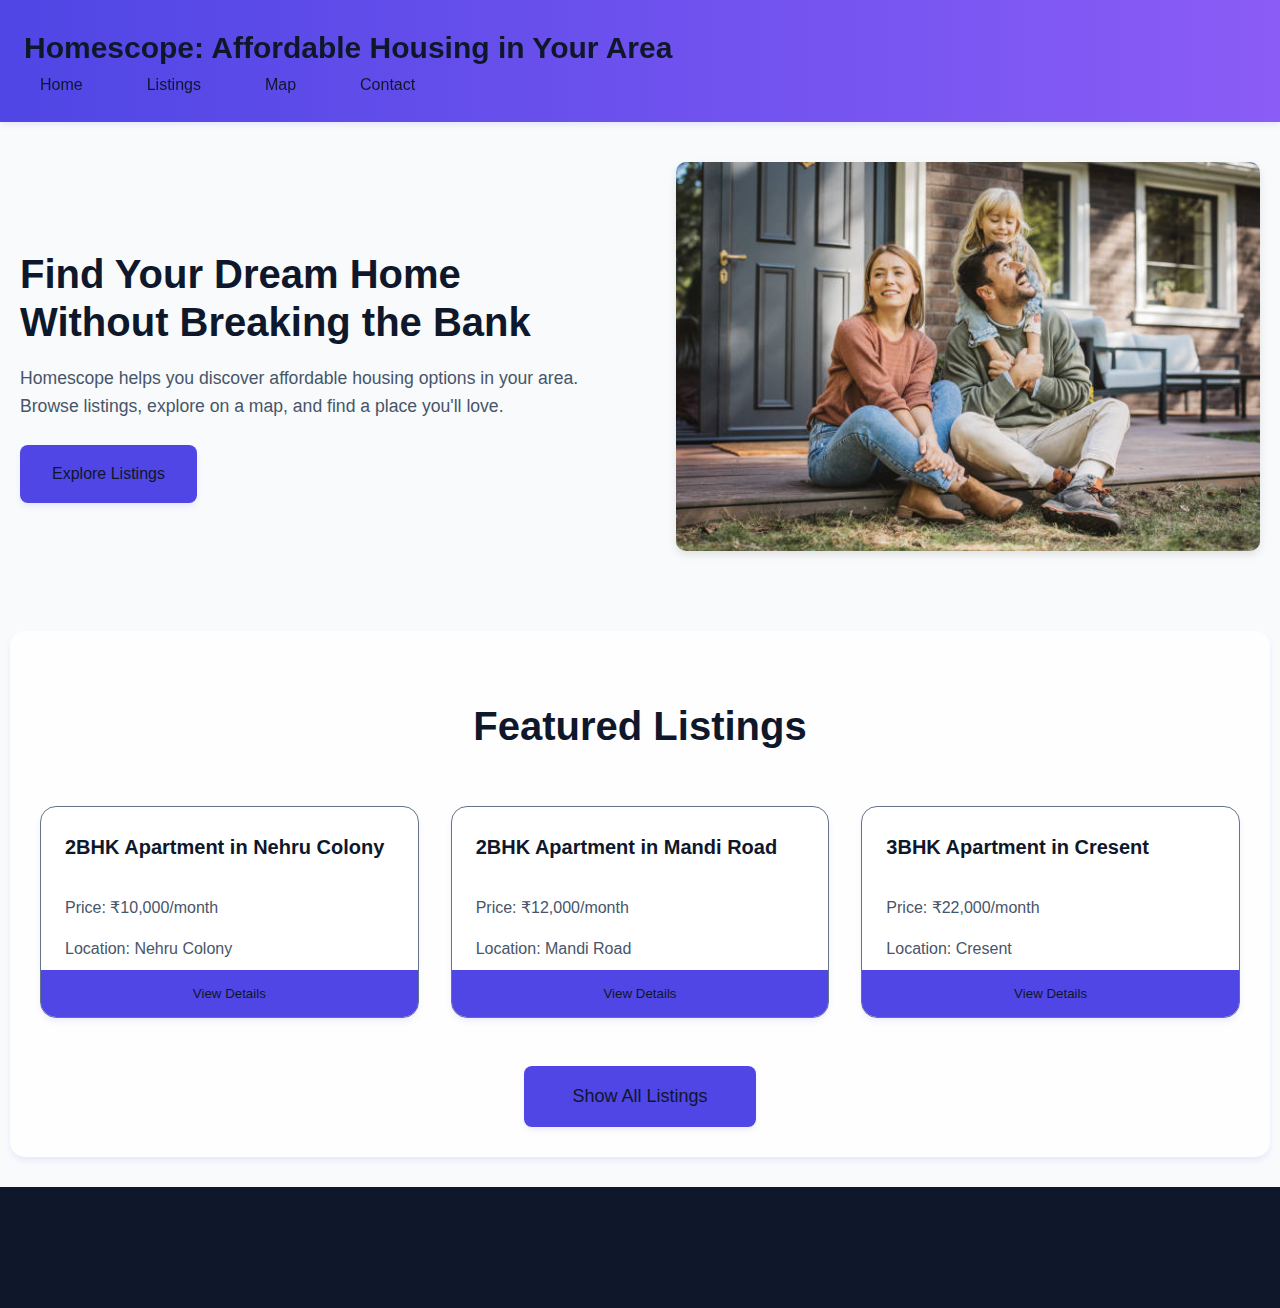
==== index.html @ b0ffd114 "Add files via upload" ====
<!DOCTYPE html>
<html lang="en">
<head>
    <meta charset="UTF-8">
    <meta name="viewport" content="width=device-width, initial-scale=1.0">
    <title>Homescope - Affordable Housing Finder</title>
    <link rel="stylesheet" href="styles.css">
</head>
<body>
    <header>
        <h1>Homescope: Affordable Housing in Your Area</h1>
        <nav>
            <ul>
                <li><a href="index.html">Home</a></li>
                <li><a href="listings.html">Listings</a></li>
                <li><a href="map.html">Map</a></li>
                <li><a href="contact.html">Contact</a></li>
            </ul>
        </nav>
    </header>

    <section id="intro">
        <div class="intro-content">
            <h2>Find Your Dream Home Without Breaking the Bank</h2>
            <p>Homescope helps you discover affordable housing options in your area. Browse listings, explore on a map, and find a place you'll love.</p>
            <a href="listings.html" class="button">Explore Listings</a>
        </div>
        <div class="intro-image">
    <img src="happypeople.jpg" alt="Happy family moving into their new home">
</div>
    </section>

   <section id="featured-listings">
    <h2>Featured Listings</h2>
    <div class="listings-container">
        <div class="listing" data-id="4">
            <h3>2BHK Apartment in Nehru Colony</h3>
            <p>Price: ₹10,000/month</p>
            <p>Location: Nehru Colony</p>
            <button class="view-details">View Details</button>
        </div>
        <div class="listing" data-id="10">
            <h3>2BHK Apartment in Mandi Road</h3>
            <p>Price: ₹12,000/month</p>
            <p>Location: Mandi Road</p>
            <button class="view-details">View Details</button>
        </div>
        <div class="listing" data-id="17">
            <h3>3BHK Apartment in Cresent</h3>
            <p>Price: ₹22,000/month</p>
            <p>Location: Cresent</p>
            <button class="view-details">View Details</button>
        </div>
    </div>
    <div class="show-all-listings">
        <a href="listings.html" class="button">Show All Listings</a>
    </div>
</section>

    <footer>
        <p>© 2024 Homescope. All rights reserved.</p>
    </footer>

    <script src="scripts.js"></script>
</body>
</html>
---- styles.css ----
/* Update the root variables at the top of styles.css */
:root {
  --primary: #4f46e5;       /* Indigo */
  --primary-dark: #4338ca;  /* Darker Indigo */
  --secondary: #64748b;     /* Slate */
  --accent: #8b5cf6;        /* Purple */
  --background: #f8fafc;    /* Light Gray (instead of Light Purple) */
  --surface: #ffffff;       /* White (instead of Light Indigo) */
  --text: #0f172a;         /* Dark Slate (instead of Navy) */
  --text-light: #475569;   /* Darker Gray */
  --shadow: 0 4px 6px -1px rgba(79, 70, 229, 0.1);
  --shadow-lg: 0 10px 15px -3px rgba(79, 70, 229, 0.1);
  --card-bg: #ffffff;
  --input-bg: #f8fafc;
}

body {
  font-family: 'Inter', -apple-system, sans-serif;
  margin: 0;
  padding: 0;
  background-color: var(--background);
  color: var(--text);
  line-height: 1.6;
  cursor: url('data:image/svg+xml;utf8,<svg xmlns="http://www.w3.org/2000/svg" width="24" height="24" fill="%234f46e5" viewBox="0 0 16 16"><path d="M8.354 1.146a.5.5 0 0 0-.708 0l-6 6A.5.5 0 0 0 1.5 7.5v7a.5.5 0 0 0 .5.5h4.5a.5.5 0 0 0 .5-.5v-4h2v4a.5.5 0 0 0 .5.5H14a.5.5 0 0 0 .5-.5v-7a.5.5 0 0 0-.146-.354L13 5.793V2.5a.5.5 0 0 0-.5-.5h-1a.5.5 0 0 0-.5.5v1.293L8.354 1.146zM2.5 14V7.707l5.5-5.5 5.5 5.5V14H10v-4a.5.5 0 0 0-.5-.5h-3a.5.5 0 0 0-.5.5v4H2.5z"/></svg>') 12 12, auto;
}

header {
  background: linear-gradient(to right, var(--primary), var(--accent));
  padding: 1.5rem;
  position: sticky;
  top: 0;
  z-index: 100;
  box-shadow: var(--shadow);
}

.header-content {
  max-width: 1200px;
  margin: 0 auto;
  display: flex;
  justify-content: space-between;
  align-items: center;
}

h1 {
  font-size: 1.875rem;
  font-weight: 700;
  color: var(--white);
  margin: 0;
}

nav ul {
  display: flex;
  gap: 2rem;
  list-style: none;
  margin: 0;
  padding: 0;
}

nav a {
  color: var(--white);
  text-decoration: none;
  font-weight: 500;
  padding: 0.5rem 1rem;
  border-radius: 0.5rem;
  transition: background-color 0.2s;
}

nav a:hover {
  background-color: rgba(255, 255, 255, 0.1);
}

/* Hero Section */
#intro {
  padding: 5rem 1.5rem;
  background: var(--background);
}

.intro-container {
  max-width: 1200px;
  margin: 0 auto;
  display: grid;
  grid-template-columns: 1fr 1fr;
  gap: 4rem;
  align-items: center;
}

.intro-content {
  padding-right: 2rem;
}

.intro-content h2 {
  font-size: 3rem;
  font-weight: 800;
  line-height: 1.2;
  margin-bottom: 1.5rem;
  color: var(--text); /* Remove gradient for better readability */
}

.intro-content p {
  font-size: 1.25rem;
  color: var(--text-light);
  margin-bottom: 2rem;
}

.button {
  display: inline-block;
  padding: 1rem 2rem;
  background-color: var(--primary);
  color: var(--white);
  text-decoration: none;
  border-radius: 0.5rem;
  font-weight: 500;
  transition: all 0.2s;
  box-shadow: var(--shadow);
}

.button:hover {
  background-color: var(--primary-dark);
  transform: translateY(-2px);
  box-shadow: var(--shadow-lg);
}

.intro-image img {
  width: 100%;
  height: auto;
  border-radius: 1rem;
  box-shadow: var(--shadow-lg);
}

/* Featured Listings Section */
#featured-listings {
  max-width: 1200px;
  margin: 2rem auto;
  padding: 3rem;
  background-color: var(--surface);
  border-radius: 1rem;
  box-shadow: var(--shadow);
}

#featured-listings h2 {
  font-size: 2.5rem;
  text-align: center;
  margin-bottom: 3rem;
  color: var(--text);
  font-weight: 700;
}

.listings-container {
  display: grid;
  grid-template-columns: repeat(3, 1fr);
  gap: 2rem;
  margin-bottom: 3rem;
}

.listing {
  background: var(--card-bg);
  border-radius: 1rem;
  overflow: hidden;
  box-shadow: var(--shadow);
  transition: all 0.2s;
  border: 1px solid var(--secondary);
  display: flex;
  flex-direction: column;
}

.listing h3 {
  font-size: 1.25rem;
  padding: 1.5rem;
  margin: 0;
  color: var(--text);
  font-weight: 600;
}

.listing p {
  padding: 0.5rem 1.5rem;
  color: var(--text-light);
  margin: 0;
  font-size: 1rem;
}

.listing .view-details {
  margin-top: auto;
  width: 100%;
  padding: 1rem;
  background: var(--primary);
  color: var(--white);
  border: none;
  font-weight: 500;
  transition: all 0.2s;
  cursor: url('data:image/svg+xml;utf8,<svg xmlns="http://www.w3.org/2000/svg" width="24" height="24" fill="%234f46e5" transform="rotate(-45)" viewBox="0 0 16 16"><path d="M8.354 1.146a.5.5 0 0 0-.708 0l-6 6A.5.5 0 0 0 1.5 7.5v7a.5.5 0 0 0 .5.5h4.5a.5.5 0 0 0 .5-.5v-4h2v4a.5.5 0 0 0 .5.5H14a.5.5 0 0 0 .5-.5v-7a.5.5 0 0 0-.146-.354L13 5.793V2.5a.5.5 0 0 0-.5-.5h-1a.5.5 0 0 0-.5.5v1.293L8.354 1.146zM2.5 14V7.707l5.5-5.5 5.5 5.5V14H10v-4a.5.5 0 0 0-.5-.5h-3a.5.5 0 0 0-.5.5v4H2.5z"/></svg>') 12 12, pointer !important;
}

button.view-details {
  margin-top: auto;
  width: 100%;
  padding: 1rem;
  background: var(--primary);
  color: var(--white);
  border: none;
  font-weight: 500;
  transition: all 0.2s;
  cursor: url('data:image/svg+xml;utf8,<svg xmlns="http://www.w3.org/2000/svg" width="24" height="24" fill="%234f46e5" transform="rotate(-45)" viewBox="0 0 16 16"><path d="M8.354 1.146a.5.5 0 0 0-.708 0l-6 6A.5.5 0 0 0 1.5 7.5v7a.5.5 0 0 0 .5.5h4.5a.5.5 0 0 0 .5-.5v-4h2v4a.5.5 0 0 0 .5.5H14a.5.5 0 0 0 .5-.5v-7a.5.5 0 0 0-.146-.354L13 5.793V2.5a.5.5 0 0 0-.5-.5h-1a.5.5 0 0 0-.5.5v1.293L8.354 1.146zM2.5 14V7.707l5.5-5.5 5.5 5.5V14H10v-4a.5.5 0 0 0-.5-.5h-3a.5.5 0 0 0-.5.5v4H2.5z"/></svg>') 12 12, pointer !important;
}

.listing:hover {
  transform: translateY(-5px);
  box-shadow: var(--shadow-lg);
}

.listing .view-details:hover {
  background: var(--primary-dark);
  cursor: url('data:image/svg+xml;utf8,<svg xmlns="http://www.w3.org/2000/svg" width="24" height="24" fill="%234f46e5" transform="rotate(-45)" viewBox="0 0 16 16"><path d="M8.354 1.146a.5.5 0 0 0-.708 0l-6 6A.5.5 0 0 0 1.5 7.5v7a.5.5 0 0 0 .5.5h4.5a.5.5 0 0 0 .5-.5v-4h2v4a.5.5 0 0 0 .5.5H14a.5.5 0 0 0 .5-.5v-7a.5.5 0 0 0-.146-.354L13 5.793V2.5a.5.5 0 0 0-.5-.5h-1a.5.5 0 0 0-.5.5v1.293L8.354 1.146zM2.5 14V7.707l5.5-5.5 5.5 5.5V14H10v-4a.5.5 0 0 0-.5-.5h-3a.5.5 0 0 0-.5.5v4H2.5z"/></svg>') 12 12, pointer !important;
}

button.view-details:hover {
  background: var(--primary-dark);
  cursor: url('data:image/svg+xml;utf8,<svg xmlns="http://www.w3.org/2000/svg" width="24" height="24" fill="%234f46e5" transform="rotate(-45)" viewBox="0 0 16 16"><path d="M8.354 1.146a.5.5 0 0 0-.708 0l-6 6A.5.5 0 0 0 1.5 7.5v7a.5.5 0 0 0 .5.5h4.5a.5.5 0 0 0 .5-.5v-4h2v4a.5.5 0 0 0 .5.5H14a.5.5 0 0 0 .5-.5v-7a.5.5 0 0 0-.146-.354L13 5.793V2.5a.5.5 0 0 0-.5-.5h-1a.5.5 0 0 0-.5.5v1.293L8.354 1.146zM2.5 14V7.707l5.5-5.5 5.5 5.5V14H10v-4a.5.5 0 0 0-.5-.5h-3a.5.5 0 0 0-.5.5v4H2.5z"/></svg>') 12 12, pointer !important;
}

.show-all-listings {
  text-align: center;
  margin-top: 3rem;
}

.show-all-listings .button {
  font-size: 1.125rem;
  padding: 1rem 3rem;
}

/* Make listings responsive */
@media (max-width: 1024px) {
  .listings-container {
    grid-template-columns: repeat(2, 1fr);
  }
}

@media (max-width: 640px) {
  .listings-container {
    grid-template-columns: 1fr;
  }
  
  #featured-listings {
    padding: 2rem 1rem;
  }
}

/* Footer */
footer {
  background: var(--text);
  color: var(--white);
  padding: 2rem;
  text-align: center;
}

#map-container {
    width: 100%;
    height: 450px;
    border-radius: 10px;
    overflow: hidden;
    box-shadow: 0 2px 5px rgba(0, 0, 0, 0.2); /* Add shadow to the map */
}

#details-section {
    display: none;
    background-color: #f8f8f8; /* Light background for details */
    border-radius: 10px;
    padding: 25px; /* Increased padding */
}

#back-to-listings {
    margin-top: 20px;
    background-color: #333;
    border-radius: 8px; /* More rounded button edges */
}

/* Pagination styles */
#pagination-container {
    text-align: center;
    margin-top: 30px; /* Increased margin */
}

.page-button {
    background-color: transparent;
    color: var(--primary);
    border: 1px solid var(--primary); /* Add border */
    padding: 8px 16px;
    margin: 0 5px;
    border-radius: 8px; /* More rounded button edges */
    cursor: pointer;
    transition: background-color 0.3s, color 0.3s;
}

.page-button:hover {
    background-color: var(--primary);
    color: white;
}

.page-button.active {
    background-color: var(--primary);
    color: white;
}

/* Filter and Sort Container */
#filter-sort-container {
  display: grid;
  grid-template-columns: 1fr 2fr 1fr; /* Changed to 3 columns */
  gap: 2rem;
  margin-bottom: 2rem;
  max-width: 1200px;
  padding: 1.5rem;
  background: var(--surface);
  border-radius: 1rem;
  box-shadow: var(--shadow);
}

/* Style for the new image container */
.listing-preview-image {
  display: flex;
  align-items: center;
  justify-content: center;
  padding: 1rem;
  background: var(--background);
  border-radius: 0.5rem;
  overflow: hidden;
}

.listing-preview-image img {
  width: 100%;
  height: 300px;
  object-fit: cover;
  border-radius: 0.5rem;
  box-shadow: var(--shadow);
  transition: transform 0.2s;
}

.listing-preview-image img:hover {
  transform: scale(1.02);
}

/* Style for the image container */
.listing-preview-images {
    display: flex;
    flex-direction: column;
    gap: 1rem;
    padding: 1rem;
    background: var(--surface);
    border-radius: 0.5rem;
    overflow: hidden;
}

.preview-image {
    position: relative;
    width: 100%;
    height: 200px; /* Reduced height to fit both images */
    overflow: hidden;
    border-radius: 0.5rem;
    box-shadow: var(--shadow);
    transition: transform 0.2s;
    background: var(--card-bg);
}

.preview-image img {
    width: 100%;
    height: 100%;
    object-fit: cover;
    transition: transform 0.2s;
}

.preview-image:hover {
    transform: scale(1.02);
}

/* Responsive adjustments */
@media (max-width: 1024px) {
  #filter-sort-container {
    grid-template-columns: 1fr;
  }
  
  .listing-preview-image {
    order: -1; /* Move image to top on mobile */
  }
  
  #filter-container {
    width: 100%;
  }
}

@media (max-width: 1024px) {
    #filter-sort-container {
        grid-template-columns: 1fr;
    }
    
    .listing-preview-images {
        order: -1; /* Move images to top on mobile */
    }
    
    .preview-image {
        height: 250px; /* Slightly taller on mobile */
    }
}

#sort-container {
  flex: 1;
  margin-bottom: 0;
}

#sort-select {
  width: 100%;
  max-width: 300px;
  padding: 0.75rem;
  border: 1px solid var(--secondary);
  border-radius: 0.5rem;
  background: var(--input-bg);
  color: var(--text);
  font-size: 1rem;
}

#filter-container {
  flex: 0 0 300px; /* Fixed width of 300px */
  border: 1px solid var(--secondary);
  padding: 1.5rem;
  border-radius: 0.5rem;
  background: var(--surface);
}

.filter-group {
    margin-bottom: 15px; /* Increased margin */
}

.filter-group h4 {
    margin-top: 0;
    margin-bottom: 10px; /* Add margin below */
    font-weight: 600; /* Semi-bold weight */
    color: var(--text); /* Change from primary to text color */
}

.filter-checkbox {
    margin-right: 8px; /* Increased margin */
}

/* Price Range Filter Styles */
.price-range-inputs {
    display: flex;
    gap: 0.5rem;
    align-items: center;
    margin-bottom: 1rem;
}

.price-range-inputs input {
    width: 100px;
    padding: 0.5rem;
    border: 1px solid var(--secondary);
    border-radius: 0.5rem;
    font-size: 0.875rem;
    background: var(--input-bg);
}

.price-range-inputs span {
    color: var(--text); /* Darker color for better visibility */
}

.price-range-inputs button {
    padding: 0.5rem 1rem;
    font-size: 0.875rem;
}

.predefined-ranges {
    display: flex;
    flex-wrap: wrap;
    gap: 0.5rem;
}

.price-range-btn {
    padding: 0.5rem 1rem;
    background: var(--input-bg);
    border: 1px solid var(--secondary);
    border-radius: 0.5rem;
    cursor: pointer;
    font-size: 0.875rem;
    transition: all 0.2s;
    color: var(--text);
}

.price-range-btn:hover {
    background: var(--primary);
    color: var(--white);
    border-color: var(--primary);
}

.price-range-btn.active {
    background: var(--primary);
    color: var (--white);
    border-color: var(--primary);
}

/* Styling for the form in the contact section */
#contact-form {
    display: grid;
    grid-gap: 15px; /* Spacing between form elements */
}

#contact-form label {
    font-weight: 600;
    color: var(--text);
}

#contact-form input[type="text"],
#contact-form input[type="email"],
#contact-form input[type="tel"],  /* Add tel input type */
#contact-form textarea {
    padding: 0.75rem;
    border: 1px solid var(--secondary);
    border-radius: 0.5rem;
    width: 100%;
    font-size: 1rem;
    color: var(--text);
    background: var (--input-bg);
    box-sizing: border-box;
    transition: border-color 0.2s, box-shadow 0.2s;
}

/* Style phone input specifically */
#contact-form input[type="tel"] {
    font-family: monospace; /* Better for number readability */
    letter-spacing: 0.5px;
}

/* Style phone input placeholder */
#contact-form input[type="tel"]::placeholder {
    font-family: 'Inter', -apple-system, sans-serif;
    color: var(--text-light);
    letter-spacing: normal;
}

/* Invalid state for phone */
#contact-form input[type="tel"]:invalid {
    border-color: #dc2626;
}

#contact-form input[type="tel"]:invalid:focus {
    box-shadow: 0 0 0 3px rgba(220, 38, 38, 0.1);
}

/* Valid state for phone */
#contact-form input[type="tel"]:valid {
    border-color: #059669;
}

#contact-form input[type="tel"]:valid:focus {
    box-shadow: 0 0 0 3px rgba(5, 150, 105, 0.1);
}

/* CSS for the Intro Section */
#intro {
    display: flex; /* Use flexbox for easy alignment */
    align-items: center; /* Vertically center content */
    justify-content: space-around; /* Space between text and image */
    padding: 40px 20px;
}

.intro-content {
    text-align: left;
    flex: 1; /* Allow text content to take available space */
    margin-right: 40px; /* Add spacing */
}

.intro-content h2 {
    font-size: 2.5em;
    margin-bottom: 15px;
}

.intro-content p {
    font-size: 1.1em;
    line-height: 1.6;
    margin-bottom: 25px;
}

.intro-image {
    flex: 1; /* Allow image to take available space */
}

.intro-image img {
    max-width: 100%;
    height: auto;
    border-radius: 10px;
    box-shadow: 0 4px 8px rgba(0, 0, 0, 0.1);
}

/* In styles.css */
.show-all-listings {
    text-align: center; /* Center the button */
    margin-top: 20px; /* Add some space above the button */
}

/* Removed empty ruleset for .show-all-listings .button */

#featured-listings {
    background-color: #fefefe; /* white */
    padding: 30px;
    margin-bottom: 30px;
    border-radius: 15px;
}

/* Update the #listings section styles */
#listings {
  max-width: 1200px;
  margin: 0 auto;
  padding: 2rem 1.5rem;
}

/* Contact Form Styles */
#contact-form {
    display: grid;
    grid-gap: 15px;
    max-width: 600px;
    margin: 0 auto;
    padding: 2rem;
    background: var(--surface);
    border-radius: 1rem;
    box-shadow: var(--shadow);
}

#contact-form label {
    font-weight: 600;
    color: var(--text);
    font-size: 1rem;
}

#contact-form input[type="text"],
#contact-form input[type="email"],
#contact-form input[type="tel"],
#contact-form textarea {
    padding: 0.75rem;
    border: 1px solid var(--secondary);
    border-radius: 0.5rem;
    width: 100%;
    font-size: 1rem;
    color: var(--text);
    background: var(--input-bg);
    box-sizing: border-box;
    transition: border-color 0.2s, box-shadow 0.2s;
}

#contact-form input:focus,
#contact-form textarea:focus {
    outline: none;
    border-color: var(--primary);
    box-shadow: 0 0 0 3px rgba(79, 70, 229, 0.1);
}

#contact-form input::placeholder {
    color: var(--text-light);
}

#contact-form button[type="submit"] {
    background: var(--primary);
    color: var(--white);
    padding: 1rem;
    border: none;
    border-radius: 0.5rem;
    font-weight: 500;
    font-size: 1rem;
    cursor: pointer;
    transition: all 0.2s;
}

#contact-form button[type="submit"]:hover {
    background: var(--primary-dark);
    transform: translateY(-2px);
    box-shadow: var(--shadow);
}

/* Contact Section */
#contact {
    padding: 4rem 1.5rem;
    background: var(--background);
}

.contact-container {
    max-width: 800px;
    margin: 0 auto;
}

.contact-container h2 {
    font-size: 2.5rem;
    text-align: center;
    margin-bottom: 1rem;
    color: var(--text);
}

.contact-intro {
    text-align: center;
    color: var(--text-light);
    font-size: 1.1rem;
    margin-bottom: 2rem;
}

/* Add validation styles */
#contact-form input:invalid,
#contact-form textarea:invalid {
    border-color: #dc2626;
}

#contact-form input:invalid:focus,
#contact-form textarea:invalid:focus {
    box-shadow: 0 0 0 3px rgba(220, 38, 38, 0.1);
}

/* Style phone input specifically */
#contact-form input[type="tel"] {
    font-family: monospace; /* Better for number readability */
    letter-spacing: 0.5px;
}

/* Style phone input placeholder */
#contact-form input[type="tel"]::placeholder {
    font-family: 'Inter', -apple-system, sans-serif;
    color: var(--text-light);
    letter-spacing: normal;
}

/* Invalid state for phone */
#contact-form input[type="tel"]:invalid {
    border-color: #dc2626;
}

#contact-form input[type="tel"]:invalid:focus {
    box-shadow: 0 0 0 3px rgba(220, 38, 38, 0.1);
}

/* Valid state for phone */
#contact-form input[type="tel"]:valid {
    border-color: #059669;
}

#contact-form input[type="tel"]:valid:focus {
    box-shadow: 0 0 0 3px rgba(5, 150, 105, 0.1);
}

input, 
select, 
textarea {
  background: var(--input-bg);
  color: var(--text);
  border-color: var(--secondary);
}

input:focus,
select:focus,
textarea:focus {
  border-color: var(--primary);
  box-shadow: 0 0 0 3px rgba(79, 70, 229, 0.1);
}

a, 
button,
input[type="submit"],
.view-details,
.price-range-btn,
.page-button,
.listing,
select,
input[type="checkbox"],
.filter-checkbox,
.listing button,
#sort-select,
.filter-group label {
  cursor: url('data:image/svg+xml;utf8,<svg xmlns="http://www.w3.org/2000/svg" width="24" height="24" fill="%234f46e5" transform="rotate(-45)" viewBox="0 0 16 16"><path d="M8.354 1.146a.5.5 0 0 0-.708 0l-6 6A.5.5 0 0 0 1.5 7.5v7a.5.5 0 0 0 .5.5h4.5a.5.5 0 0 0 .5-.5v-4h2v4a.5.5 0 0 0 .5.5H14a.5.5 0 0 0 .5-.5v-7a.5.5 0 0 0-.146-.354L13 5.793V2.5a.5.5 0 0 0-.5-.5h-1a.5.5 0 0 0-.5.5v1.293L8.354 1.146zM2.5 14V7.707l5.5-5.5 5.5 5.5V14H10v-4a.5.5 0 0 0-.5-.5h-3a.5.5 0 0 0-.5.5v4H2.5z"/></svg>') 12 12, pointer;
}

/* Add specific styles for filter checkboxes and labels */
.filter-group label:hover,
.filter-checkbox:hover {
  cursor: url('data:image/svg+xml;utf8,<svg xmlns="http://www.w3.org/2000/svg" width="24" height="24" fill="%234f46e5" transform="rotate(-45)" viewBox="0 0 16 16"><path d="M8.354 1.146a.5.5 0 0 0-.708 0l-6 6A.5.5 0 0 0 1.5 7.5v7a.5.5 0 0 0 .5.5h4.5a.5.5 0 0 0 .5-.5v-4h2v4a.5.5 0 0 0 .5.5H14a.5.5 0 0 0 .5-.5v-7a.5.5 0 0 0-.146-.354L13 5.793V2.5a.5.5 0 0 0-.5-.5h-1a.5.5 0 0 0-.5.5v1.293L8.354 1.146zM2.5 14V7.707l5.5-5.5 5.5 5.5V14H10v-4a.5.5 0 0 0-.5-.5h-3a.5.5 0 0 0-.5.5v4H2.5z"/></svg>') 12 12, pointer;
}

/* Ensure sort dropdown has tilted cursor */
#sort-select:hover {
  cursor: url('data:image/svg+xml;utf8,<svg xmlns="http://www.w3.org/2000/svg" width="24" height="24" fill="%234f46e5" transform="rotate(-45)" viewBox="0 0 16 16"><path d="M8.354 1.146a.5.5 0 0 0-.708 0l-6 6A.5.5 0 0 0 1.5 7.5v7a.5.5 0 0 0 .5.5h4.5a.5.5 0 0 0 .5-.5v-4h2v4a.5.5 0 0 0 .5.5H14a.5.5 0 0 0 .5-.5v-7a.5.5 0 0 0-.146-.354L13 5.793V2.5a.5.5 0 0 0-.5-.5h-1a.5.5 0 0 0-.5.5v1.293L8.354 1.146zM2.5 14V7.707l5.5-5.5 5.5 5.5V14H10v-4a.5.5 0 0 0-.5-.5h-3a.5.5 0 0 0-.5.5v4H2.5z"/></svg>') 12 12, pointer;
}
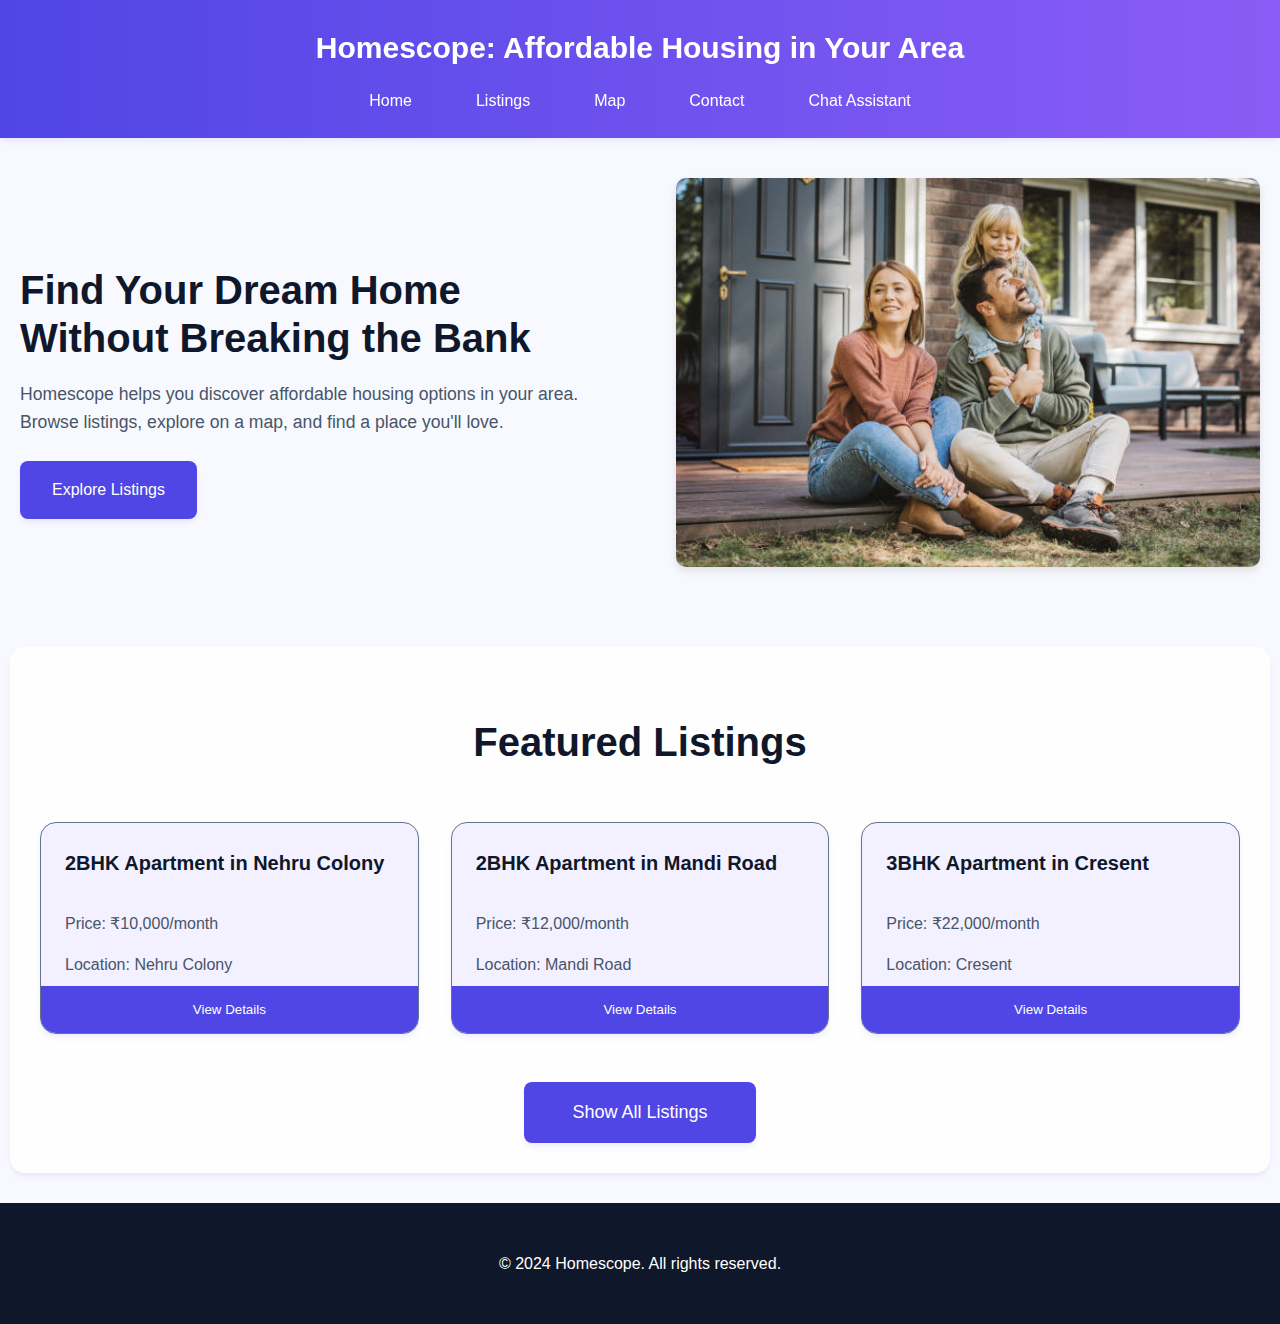
==== commit 0aaca7de: "Add files via upload" ====
--- a/index.html
+++ b/index.html
@@ -15,6 +15,7 @@
                 <li><a href="listings.html">Listings</a></li>
                 <li><a href="map.html">Map</a></li>
                 <li><a href="contact.html">Contact</a></li>
+                <li><a href="chatbot.html">Chat Assistant</a></li>
             </ul>
         </nav>
     </header>
--- a/styles.css
+++ b/styles.css
@@ -4,14 +4,15 @@
   --primary-dark: #4338ca;  /* Darker Indigo */
   --secondary: #64748b;     /* Slate */
   --accent: #8b5cf6;        /* Purple */
-  --background: #f8fafc;    /* Light Gray (instead of Light Purple) */
-  --surface: #ffffff;       /* White (instead of Light Indigo) */
-  --text: #0f172a;         /* Dark Slate (instead of Navy) */
+  --background: #f8f9ff;    /* Light Purple background */
+  --surface: #f3f0ff;      /* Lighter Purple surface */
+  --text: #0f172a;         /* Dark Slate */
   --text-light: #475569;   /* Darker Gray */
+  --white: #ffffff;        /* Pure white - keep for text */
   --shadow: 0 4px 6px -1px rgba(79, 70, 229, 0.1);
   --shadow-lg: 0 10px 15px -3px rgba(79, 70, 229, 0.1);
-  --card-bg: #ffffff;
-  --input-bg: #f8fafc;
+  --card-bg: #f3f0ff;     /* Update card background to match surface */
+  --input-bg: #f8f9ff;    /* Update input background to match main background */
 }
 
 body {
@@ -21,7 +22,7 @@
   background-color: var(--background);
   color: var(--text);
   line-height: 1.6;
-  cursor: url('data:image/svg+xml;utf8,<svg xmlns="http://www.w3.org/2000/svg" width="24" height="24" fill="%234f46e5" viewBox="0 0 16 16"><path d="M8.354 1.146a.5.5 0 0 0-.708 0l-6 6A.5.5 0 0 0 1.5 7.5v7a.5.5 0 0 0 .5.5h4.5a.5.5 0 0 0 .5-.5v-4h2v4a.5.5 0 0 0 .5.5H14a.5.5 0 0 0 .5-.5v-7a.5.5 0 0 0-.146-.354L13 5.793V2.5a.5.5 0 0 0-.5-.5h-1a.5.5 0 0 0-.5.5v1.293L8.354 1.146zM2.5 14V7.707l5.5-5.5 5.5 5.5V14H10v-4a.5.5 0 0 0-.5-.5h-3a.5.5 0 0 0-.5.5v4H2.5z"/></svg>') 12 12, auto;
+  cursor: url('data:image/svg+xml;utf8,<svg xmlns="http://www.w3.org/2000/svg" width="24" height="24" fill="%23FF0000" viewBox="0 0 16 16"><path d="M8.354 1.146a.5.5 0 0 0-.708 0l-6 6A.5.5 0 0 0 1.5 7.5v7a.5.5 0 0 0 .5.5h4.5a.5.5 0 0 0 .5-.5v-4h2v4a.5.5 0 0 0 .5.5H14a.5.5 0 0 0 .5-.5v-7a.5.5 0 0 0-.146-.354L13 5.793V2.5a.5.5 0 0 0-.5-.5h-1a.5.5 0 0 0-.5.5v1.293L8.354 1.146zM2.5 14V7.707l5.5-5.5 5.5 5.5V14H10v-4a.5.5 0 0 0-.5-.5h-3a.5.5 0 0 0-.5.5v4H2.5z"/></svg>') 12 12, auto;
 }
 
 header {
@@ -31,21 +32,26 @@
   top: 0;
   z-index: 100;
   box-shadow: var(--shadow);
-}
-
-.header-content {
-  max-width: 1200px;
-  margin: 0 auto;
   display: flex;
-  justify-content: space-between;
-  align-items: center;
-}
-
-h1 {
+  flex-direction: column;
+  align-items: center; /* Center items horizontally */
+}
+
+/* Center the main heading */
+header h1 {
   font-size: 1.875rem;
   font-weight: 700;
   color: var(--white);
-  margin: 0;
+  margin: 0 0 1rem 0; /* Add bottom margin for spacing */
+  text-align: center; /* Center text */
+  width: 100%; /* Full width */
+}
+
+/* Adjust nav to be centered below heading */
+nav {
+  width: 100%;
+  display: flex;
+  justify-content: center;
 }
 
 nav ul {
@@ -54,6 +60,7 @@
   list-style: none;
   margin: 0;
   padding: 0;
+  justify-content: center; /* Center nav items */
 }
 
 nav a {
@@ -66,7 +73,7 @@
 }
 
 nav a:hover {
-  background-color: rgba(255, 255, 255, 0.1);
+  background-color: rgba(255, 255, 255, 0.2); /* Slightly more visible */
 }
 
 /* Hero Section */
@@ -187,7 +194,7 @@
   border: none;
   font-weight: 500;
   transition: all 0.2s;
-  cursor: url('data:image/svg+xml;utf8,<svg xmlns="http://www.w3.org/2000/svg" width="24" height="24" fill="%234f46e5" transform="rotate(-45)" viewBox="0 0 16 16"><path d="M8.354 1.146a.5.5 0 0 0-.708 0l-6 6A.5.5 0 0 0 1.5 7.5v7a.5.5 0 0 0 .5.5h4.5a.5.5 0 0 0 .5-.5v-4h2v4a.5.5 0 0 0 .5.5H14a.5.5 0 0 0 .5-.5v-7a.5.5 0 0 0-.146-.354L13 5.793V2.5a.5.5 0 0 0-.5-.5h-1a.5.5 0 0 0-.5.5v1.293L8.354 1.146zM2.5 14V7.707l5.5-5.5 5.5 5.5V14H10v-4a.5.5 0 0 0-.5-.5h-3a.5.5 0 0 0-.5.5v4H2.5z"/></svg>') 12 12, pointer !important;
+  cursor: url('data:image/svg+xml;utf8,<svg xmlns="http://www.w3.org/2000/svg" width="24" height="24" fill="%23FF0000" transform="rotate(-45)" viewBox="0 0 16 16"><path d="M8.354 1.146a.5.5 0 0 0-.708 0l-6 6A.5.5 0 0 0 1.5 7.5v7a.5.5 0 0 0 .5.5h4.5a.5.5 0 0 0 .5-.5v-4h2v4a.5.5 0 0 0 .5.5H14a.5.5 0 0 0 .5-.5v-7a.5.5 0 0 0-.146-.354L13 5.793V2.5a.5.5 0 0 0-.5-.5h-1a.5.5 0 0 0-.5.5v1.293L8.354 1.146zM2.5 14V7.707l5.5-5.5 5.5 5.5V14H10v-4a.5.5 0 0 0-.5-.5h-3a.5.5 0 0 0-.5.5v4H2.5z"/></svg>') 12 12, pointer !important;
 }
 
 button.view-details {
@@ -199,7 +206,7 @@
   border: none;
   font-weight: 500;
   transition: all 0.2s;
-  cursor: url('data:image/svg+xml;utf8,<svg xmlns="http://www.w3.org/2000/svg" width="24" height="24" fill="%234f46e5" transform="rotate(-45)" viewBox="0 0 16 16"><path d="M8.354 1.146a.5.5 0 0 0-.708 0l-6 6A.5.5 0 0 0 1.5 7.5v7a.5.5 0 0 0 .5.5h4.5a.5.5 0 0 0 .5-.5v-4h2v4a.5.5 0 0 0 .5.5H14a.5.5 0 0 0 .5-.5v-7a.5.5 0 0 0-.146-.354L13 5.793V2.5a.5.5 0 0 0-.5-.5h-1a.5.5 0 0 0-.5.5v1.293L8.354 1.146zM2.5 14V7.707l5.5-5.5 5.5 5.5V14H10v-4a.5.5 0 0 0-.5-.5h-3a.5.5 0 0 0-.5.5v4H2.5z"/></svg>') 12 12, pointer !important;
+  cursor: url('data:image/svg+xml;utf8,<svg xmlns="http://www.w3.org/2000/svg" width="24" height="24" fill="%23FF0000" transform="rotate(-45)" viewBox="0 0 16 16"><path d="M8.354 1.146a.5.5 0 0 0-.708 0l-6 6A.5.5 0 0 0 1.5 7.5v7a.5.5 0 0 0 .5.5h4.5a.5.5 0 0 0 .5-.5v-4h2v4a.5.5 0 0 0 .5.5H14a.5.5 0 0 0 .5-.5v-7a.5.5 0 0 0-.146-.354L13 5.793V2.5a.5.5 0 0 0-.5-.5h-1a.5.5 0 0 0-.5.5v1.293L8.354 1.146zM2.5 14V7.707l5.5-5.5 5.5 5.5V14H10v-4a.5.5 0 0 0-.5-.5h-3a.5.5 0 0 0-.5.5v4H2.5z"/></svg>') 12 12, pointer !important;
 }
 
 .listing:hover {
@@ -209,12 +216,12 @@
 
 .listing .view-details:hover {
   background: var(--primary-dark);
-  cursor: url('data:image/svg+xml;utf8,<svg xmlns="http://www.w3.org/2000/svg" width="24" height="24" fill="%234f46e5" transform="rotate(-45)" viewBox="0 0 16 16"><path d="M8.354 1.146a.5.5 0 0 0-.708 0l-6 6A.5.5 0 0 0 1.5 7.5v7a.5.5 0 0 0 .5.5h4.5a.5.5 0 0 0 .5-.5v-4h2v4a.5.5 0 0 0 .5.5H14a.5.5 0 0 0 .5-.5v-7a.5.5 0 0 0-.146-.354L13 5.793V2.5a.5.5 0 0 0-.5-.5h-1a.5.5 0 0 0-.5.5v1.293L8.354 1.146zM2.5 14V7.707l5.5-5.5 5.5 5.5V14H10v-4a.5.5 0 0 0-.5-.5h-3a.5.5 0 0 0-.5.5v4H2.5z"/></svg>') 12 12, pointer !important;
+  cursor: url('data:image/svg+xml;utf8,<svg xmlns="http://www.w3.org/2000/svg" width="24" height="24" fill="%23FF0000" transform="rotate(-45)" viewBox="0 0 16 16"><path d="M8.354 1.146a.5.5 0 0 0-.708 0l-6 6A.5.5 0 0 0 1.5 7.5v7a.5.5 0 0 0 .5.5h4.5a.5.5 0 0 0 .5-.5v-4h2v4a.5.5 0 0 0 .5.5H14a.5.5 0 0 0 .5-.5v-7a.5.5 0 0 0-.146-.354L13 5.793V2.5a.5.5 0 0 0-.5-.5h-1a.5.5 0 0 0-.5.5v1.293L8.354 1.146zM2.5 14V7.707l5.5-5.5 5.5 5.5V14H10v-4a.5.5 0 0 0-.5-.5h-3a.5.5 0 0 0-.5.5v4H2.5z"/></svg>') 12 12, pointer !important;
 }
 
 button.view-details:hover {
   background: var(--primary-dark);
-  cursor: url('data:image/svg+xml;utf8,<svg xmlns="http://www.w3.org/2000/svg" width="24" height="24" fill="%234f46e5" transform="rotate(-45)" viewBox="0 0 16 16"><path d="M8.354 1.146a.5.5 0 0 0-.708 0l-6 6A.5.5 0 0 0 1.5 7.5v7a.5.5 0 0 0 .5.5h4.5a.5.5 0 0 0 .5-.5v-4h2v4a.5.5 0 0 0 .5.5H14a.5.5 0 0 0 .5-.5v-7a.5.5 0 0 0-.146-.354L13 5.793V2.5a.5.5 0 0 0-.5-.5h-1a.5.5 0 0 0-.5.5v1.293L8.354 1.146zM2.5 14V7.707l5.5-5.5 5.5 5.5V14H10v-4a.5.5 0 0 0-.5-.5h-3a.5.5 0 0 0-.5.5v4H2.5z"/></svg>') 12 12, pointer !important;
+  cursor: url('data:image/svg+xml;utf8,<svg xmlns="http://www.w3.org/2000/svg" width="24" height="24" fill="%23FF0000" transform="rotate(-45)" viewBox="0 0 16 16"><path d="M8.354 1.146a.5.5 0 0 0-.708 0l-6 6A.5.5 0 0 0 1.5 7.5v7a.5.5 0 0 0 .5.5h4.5a.5.5 0 0 0 .5-.5v-4h2v4a.5.5 0 0 0 .5.5H14a.5.5 0 0 0 .5-.5v-7a.5.5 0 0 0-.146-.354L13 5.793V2.5a.5.5 0 0 0-.5-.5h-1a.5.5 0 0 0-.5.5v1.293L8.354 1.146zM2.5 14V7.707l5.5-5.5 5.5 5.5V14H10v-4a.5.5 0 0 0-.5-.5h-3a.5.5 0 0 0-.5.5v4H2.5z"/></svg>') 12 12, pointer !important;
 }
 
 .show-all-listings {
@@ -262,15 +269,67 @@
 
 #details-section {
     display: none;
-    background-color: #f8f8f8; /* Light background for details */
-    border-radius: 10px;
-    padding: 25px; /* Increased padding */
+    background-color: var(--surface);
+    border-radius: 1rem;
+    padding: 2rem;
+    max-width: 1200px;
+    margin: 0 auto;
+}
+
+#details-container {
+    display: grid;
+    grid-template-columns: 1fr 1.5fr; /* Wider column for the image */
+    gap: 2rem;
+    align-items: start;
+}
+
+#details-container .listing-info {
+    padding: 1.5rem;
+    background: var(--card-bg);
+    border-radius: 1rem;
+    box-shadow: var(--shadow);
+}
+
+#details-container .listing-image {
+    width: 100%;
+    height: 600px; /* Large image height */
+    border-radius: 1rem;
+    overflow: hidden;
+    box-shadow: var(--shadow);
+}
+
+#details-container .listing-image img {
+    width: 100%;
+    height: 100%;
+    object-fit: cover;
+}
+
+/* Responsive adjustment */
+@media (max-width: 768px) {
+    #details-container {
+        grid-template-columns: 1fr;
+    }
+    
+    #details-container .listing-image {
+        height: 400px;
+    }
 }
 
 #back-to-listings {
     margin-top: 20px;
-    background-color: #333;
-    border-radius: 8px; /* More rounded button edges */
+    background-color: var(--primary);
+    color: var(--white);
+    border: none;
+    padding: 0.75rem 1.5rem;
+    border-radius: 8px;
+    font-weight: 500;
+    transition: all 0.2s;
+}
+
+#back-to-listings:hover {
+    background-color: var(--primary-dark);
+    transform: translateY(-2px);
+    box-shadow: var(--shadow);
 }
 
 /* Pagination styles */
@@ -765,16 +824,130 @@
 .listing button,
 #sort-select,
 .filter-group label {
-  cursor: url('data:image/svg+xml;utf8,<svg xmlns="http://www.w3.org/2000/svg" width="24" height="24" fill="%234f46e5" transform="rotate(-45)" viewBox="0 0 16 16"><path d="M8.354 1.146a.5.5 0 0 0-.708 0l-6 6A.5.5 0 0 0 1.5 7.5v7a.5.5 0 0 0 .5.5h4.5a.5.5 0 0 0 .5-.5v-4h2v4a.5.5 0 0 0 .5.5H14a.5.5 0 0 0 .5-.5v-7a.5.5 0 0 0-.146-.354L13 5.793V2.5a.5.5 0 0 0-.5-.5h-1a.5.5 0 0 0-.5.5v1.293L8.354 1.146zM2.5 14V7.707l5.5-5.5 5.5 5.5V14H10v-4a.5.5 0 0 0-.5-.5h-3a.5.5 0 0 0-.5.5v4H2.5z"/></svg>') 12 12, pointer;
+  cursor: url('data:image/svg+xml;utf8,<svg xmlns="http://www.w3.org/2000/svg" width="24" height="24" fill="%23FF0000" transform="rotate(-45)" viewBox="0 0 16 16"><path d="M8.354 1.146a.5.5 0 0 0-.708 0l-6 6A.5.5 0 0 0 1.5 7.5v7a.5.5 0 0 0 .5.5h4.5a.5.5 0 0 0 .5-.5v-4h2v4a.5.5 0 0 0 .5.5H14a.5.5 0 0 0 .5-.5v-7a.5.5 0 0 0-.146-.354L13 5.793V2.5a.5.5 0 0 0-.5-.5h-1a.5.5 0 0 0-.5.5v1.293L8.354 1.146zM2.5 14V7.707l5.5-5.5 5.5 5.5V14H10v-4a.5.5 0 0 0-.5-.5h-3a.5.5 0 0 0-.5.5v4H2.5z"/></svg>') 12 12, pointer;
 }
 
 /* Add specific styles for filter checkboxes and labels */
 .filter-group label:hover,
 .filter-checkbox:hover {
-  cursor: url('data:image/svg+xml;utf8,<svg xmlns="http://www.w3.org/2000/svg" width="24" height="24" fill="%234f46e5" transform="rotate(-45)" viewBox="0 0 16 16"><path d="M8.354 1.146a.5.5 0 0 0-.708 0l-6 6A.5.5 0 0 0 1.5 7.5v7a.5.5 0 0 0 .5.5h4.5a.5.5 0 0 0 .5-.5v-4h2v4a.5.5 0 0 0 .5.5H14a.5.5 0 0 0 .5-.5v-7a.5.5 0 0 0-.146-.354L13 5.793V2.5a.5.5 0 0 0-.5-.5h-1a.5.5 0 0 0-.5.5v1.293L8.354 1.146zM2.5 14V7.707l5.5-5.5 5.5 5.5V14H10v-4a.5.5 0 0 0-.5-.5h-3a.5.5 0 0 0-.5.5v4H2.5z"/></svg>') 12 12, pointer;
+  cursor: url('data:image/svg+xml;utf8,<svg xmlns="http://www.w3.org/2000/svg" width="24" height="24" fill="%23FF0000" transform="rotate(-45)" viewBox="0 0 16 16"><path d="M8.354 1.146a.5.5 0 0 0-.708 0l-6 6A.5.5 0 0 0 1.5 7.5v7a.5.5 0 0 0 .5.5h4.5a.5.5 0 0 0 .5-.5v-4h2v4a.5.5 0 0 0 .5.5H14a.5.5 0 0 0 .5-.5v-7a.5.5 0 0 0-.146-.354L13 5.793V2.5a.5.5 0 0 0-.5-.5h-1a.5.5 0 0 0-.5.5v1.293L8.354 1.146zM2.5 14V7.707l5.5-5.5 5.5 5.5V14H10v-4a.5.5 0 0 0-.5-.5h-3a.5.5 0 0 0-.5.5v4H2.5z"/></svg>') 12 12, pointer;
 }
 
 /* Ensure sort dropdown has tilted cursor */
 #sort-select:hover {
-  cursor: url('data:image/svg+xml;utf8,<svg xmlns="http://www.w3.org/2000/svg" width="24" height="24" fill="%234f46e5" transform="rotate(-45)" viewBox="0 0 16 16"><path d="M8.354 1.146a.5.5 0 0 0-.708 0l-6 6A.5.5 0 0 0 1.5 7.5v7a.5.5 0 0 0 .5.5h4.5a.5.5 0 0 0 .5-.5v-4h2v4a.5.5 0 0 0 .5.5H14a.5.5 0 0 0 .5-.5v-7a.5.5 0 0 0-.146-.354L13 5.793V2.5a.5.5 0 0 0-.5-.5h-1a.5.5 0 0 0-.5.5v1.293L8.354 1.146zM2.5 14V7.707l5.5-5.5 5.5 5.5V14H10v-4a.5.5 0 0 0-.5-.5h-3a.5.5 0 0 0-.5.5v4H2.5z"/></svg>') 12 12, pointer;
+  cursor: url('data:image/svg+xml;utf8,<svg xmlns="http://www.w3.org/2000/svg" width="24" height="24" fill="%23FF0000" transform="rotate(-45)" viewBox="0 0 16 16"><path d="M8.354 1.146a.5.5 0 0 0-.708 0l-6 6A.5.5 0 0 0 1.5 7.5v7a.5.5 0 0 0 .5.5h4.5a.5.5 0 0 0 .5-.5v-4h2v4a.5.5 0 0 0 .5.5H14a.5.5 0 0 0 .5-.5v-7a.5.5 0 0 0-.146-.354L13 5.793V2.5a.5.5 0 0 0-.5-.5h-1a.5.5 0 0 0-.5.5v1.293L8.354 1.146zM2.5 14V7.707l5.5-5.5 5.5 5.5V14H10v-4a.5.5 0 0 0-.5-.5h-3a.5.5 0 0 0-.5.5v4H2.5z"/></svg>') 12 12, pointer;
+}
+
+/* Chatbot Styles */
+#chatbot {
+    max-width: 800px;
+    margin: 2rem auto;
+    padding: 1rem;
+}
+
+.chat-container {
+    background: var(--surface);
+    border-radius: 1rem;
+    box-shadow: var(--shadow);
+    overflow: hidden;
+}
+
+.chat-header {
+    background: var(--primary);
+    color: var(--white);
+    padding: 1.5rem;
+    text-align: center;
+}
+
+.chat-header h2 {
+    margin: 0;
+    font-size: 1.5rem;
+}
+
+.chat-header p {
+    margin: 0.5rem 0 0;
+    opacity: 0.9;
+}
+
+.chat-messages {
+    height: 400px;
+    overflow-y: auto;
+    padding: 1.5rem;
+    display: flex;
+    flex-direction: column;
+    gap: 1rem;
+}
+
+.message {
+    display: flex;
+    align-items: flex-start;
+    margin-bottom: 1rem;
+}
+
+.user-message {
+    justify-content: flex-end;
+}
+
+.message-content {
+    max-width: 70%;
+    padding: 0.75rem 1rem;
+    border-radius: 1rem;
+}
+
+.bot-message .message-content {
+    background: var(--background);
+    border: 1px solid var(--secondary);
+}
+
+.user-message .message-content {
+    background: var(--primary);
+    color: var(--white);
+}
+
+.message-content p {
+    margin: 0;
+    line-height: 1.4;
+}
+
+.chat-input {
+    display: flex;
+    gap: 1rem;
+    padding: 1.5rem;
+    background: var(--background);
+    border-top: 1px solid var(--secondary);
+}
+
+#user-input {
+    flex: 1;
+    padding: 0.75rem;
+    border: 1px solid var(--secondary);
+    border-radius: 0.5rem;
+    font-size: 1rem;
+    background: var(--white);
+}
+
+#send-button {
+    padding: 0.75rem 1.5rem;
+    background: var(--primary);
+    color: var(--white);
+    border: none;
+    border-radius: 0.5rem;
+    font-weight: 500;
+    cursor: pointer;
+    transition: all 0.2s;
+}
+
+#send-button:hover {
+    background: var (--primary-dark);
+}
+
+/* Add responsive styles */
+@media (max-width: 640px) {
+    #chatbot {
+        margin: 1rem;
+    }
+    
+    .message-content {
+        max-width: 85%;
+    }
 }